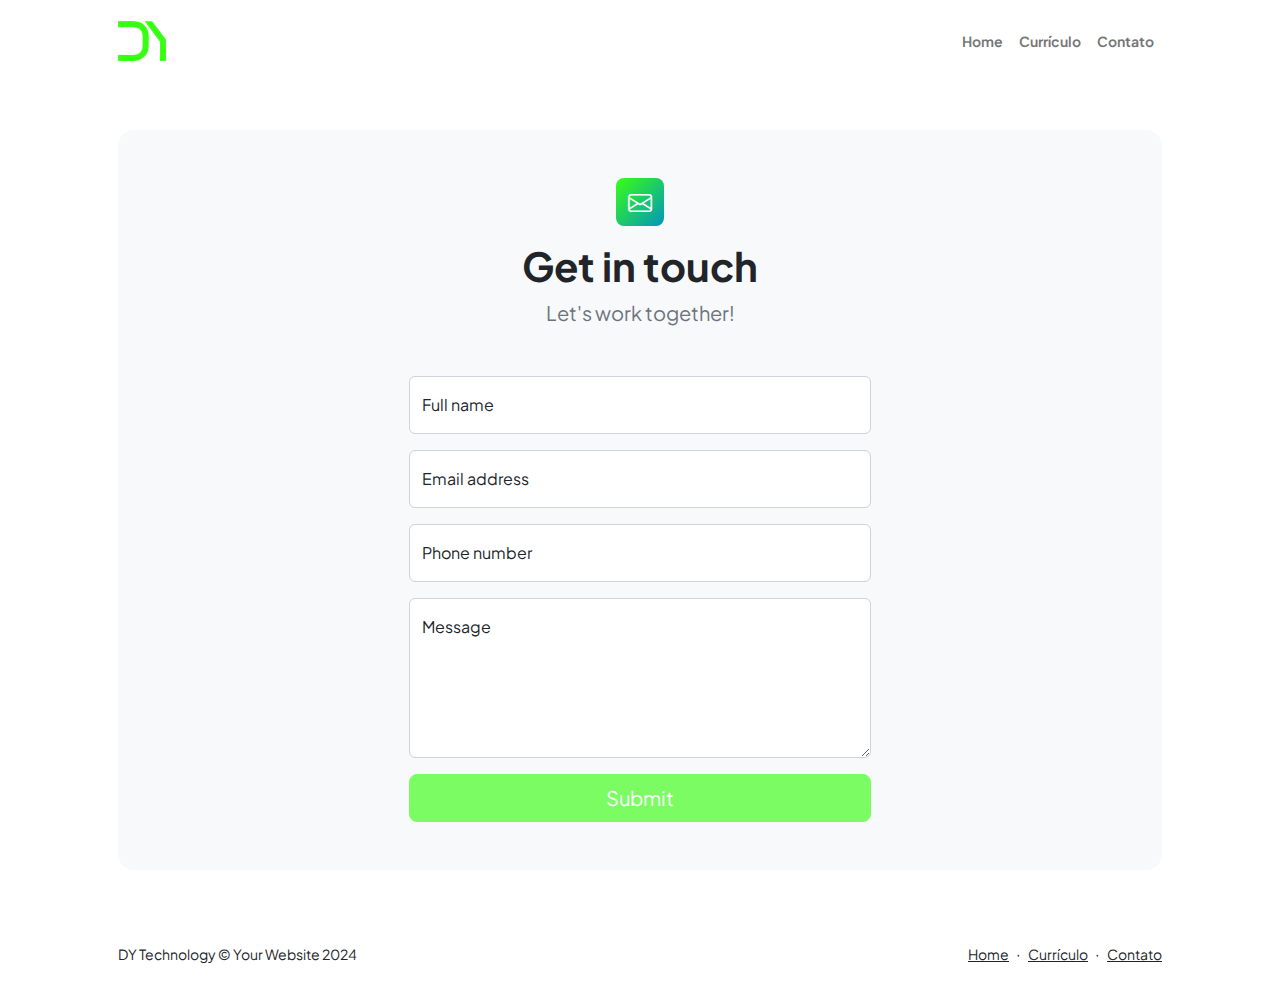
==== contato.html @ 97c34c45 "criação das páginas extras" ====
<!DOCTYPE html>
<html lang="pt-br">
    <head>
        <meta charset="utf-8" />
        <meta name="viewport" content="width=device-width, initial-scale=1, shrink-to-fit=no" />
        <meta name="description" content="" />
        <meta name="author" content="Dyeggo bezerra" />
        <title>Portfólio - Dyeggo Silva</title>
        <!-- Favicon-->
        <link rel="icon" type="image/x-icon" href="" />
        <!-- Custom Google font-->
        <link rel="preconnect" href="https://fonts.googleapis.com" />
        <link rel="preconnect" href="https://fonts.gstatic.com" crossorigin />
        <link href="https://fonts.googleapis.com/css2?family=Plus+Jakarta+Sans:wght@100;200;300;400;500;600;700;800;900&amp;display=swap" rel="stylesheet" />
        <!-- Bootstrap icons-->
        <link href="https://cdn.jsdelivr.net/npm/bootstrap-icons@1.8.1/font/bootstrap-icons.css" rel="stylesheet" />
        <!-- Core theme CSS (includes Bootstrap)-->
        <link href="./css/styles.css" rel="stylesheet" />
    </head>

    <body class="d-flex flex-column">
        <main class="flex-shrink-0">
            <!-- Navigation-->
            <nav class="navbar navbar-expand-lg navbar-light bg-white py-3">
                <div class="container px-5">
                    <a class="navbar-brand" href="index.html"><img class="logo" src="/assets/logo.png" alt="..."/></a>
                    <button class="navbar-toggler" type="button" data-bs-toggle="collapse" data-bs-target="#navbarSupportedContent" aria-controls="navbarSupportedContent" aria-expanded="false" aria-label="Toggle navigation"><span class="navbar-toggler-icon"></span></button>
                    <div class="collapse navbar-collapse" id="navbarSupportedContent">
                        <ul class="navbar-nav ms-auto mb-2 mb-lg-0 small fw-bolder">
                            <li class="nav-item"><a class="nav-link" href="/index.html">Home</a></li>
                            <li class="nav-item"><a class="nav-link" href="/curriculo.html">Currículo</a></li>
                            <li class="nav-item"><a class="nav-link" href="/contato.html">Contato</a></li>
                        </ul>
                    </div>
                </div>
            </nav>
            <!-- Page content-->
            <section class="py-5">
                <div class="container px-5">
                    <!-- Contact form-->
                    <div class="bg-light rounded-4 py-5 px-4 px-md-5">
                        <div class="text-center mb-5">
                            <div class="feature bg-primary bg-gradient-primary-to-secondary text-white rounded-3 mb-3"><i class="bi bi-envelope"></i></div>
                            <h1 class="fw-bolder">Get in touch</h1>
                            <p class="lead fw-normal text-muted mb-0">Let's work together!</p>
                        </div>
                        <div class="row gx-5 justify-content-center">
                            <div class="col-lg-8 col-xl-6">
                                <!-- * * * * * * * * * * * * * * *-->
                                <!-- * * SB Forms Contact Form * *-->
                                <!-- * * * * * * * * * * * * * * *-->
                                <!-- This form is pre-integrated with SB Forms.-->
                                <!-- To make this form functional, sign up at-->
                                <!-- https://startbootstrap.com/solution/contact-forms-->
                                <!-- to get an API token!-->
                                <form id="contactForm" data-sb-form-api-token="API_TOKEN">
                                    <!-- Name input-->
                                    <div class="form-floating mb-3">
                                        <input class="form-control" id="name" type="text" placeholder="Enter your name..." data-sb-validations="required" />
                                        <label for="name">Full name</label>
                                        <div class="invalid-feedback" data-sb-feedback="name:required">A name is required.</div>
                                    </div>
                                    <!-- Email address input-->
                                    <div class="form-floating mb-3">
                                        <input class="form-control" id="email" type="email" placeholder="name@example.com" data-sb-validations="required,email" />
                                        <label for="email">Email address</label>
                                        <div class="invalid-feedback" data-sb-feedback="email:required">An email is required.</div>
                                        <div class="invalid-feedback" data-sb-feedback="email:email">Email is not valid.</div>
                                    </div>
                                    <!-- Phone number input-->
                                    <div class="form-floating mb-3">
                                        <input class="form-control" id="phone" type="tel" placeholder="(123) 456-7890" data-sb-validations="required" />
                                        <label for="phone">Phone number</label>
                                        <div class="invalid-feedback" data-sb-feedback="phone:required">A phone number is required.</div>
                                    </div>
                                    <!-- Message input-->
                                    <div class="form-floating mb-3">
                                        <textarea class="form-control" id="message" type="text" placeholder="Enter your message here..." style="height: 10rem" data-sb-validations="required"></textarea>
                                        <label for="message">Message</label>
                                        <div class="invalid-feedback" data-sb-feedback="message:required">A message is required.</div>
                                    </div>
                                    <!-- Submit success message-->
                                    <!---->
                                    <!-- This is what your users will see when the form-->
                                    <!-- has successfully submitted-->
                                    <div class="d-none" id="submitSuccessMessage">
                                        <div class="text-center mb-3">
                                            <div class="fw-bolder">Form submission successful!</div>
                                            To activate this form, sign up at
                                            <br />
                                            <a href="https://startbootstrap.com/solution/contact-forms">https://startbootstrap.com/solution/contact-forms</a>
                                        </div>
                                    </div>
                                    <!-- Submit error message-->
                                    <!---->
                                    <!-- This is what your users will see when there is-->
                                    <!-- an error submitting the form-->
                                    <div class="d-none" id="submitErrorMessage"><div class="text-center text-danger mb-3">Error sending message!</div></div>
                                    <!-- Submit Button-->
                                    <div class="d-grid"><button class="btn btn-primary btn-lg disabled" id="submitButton" type="submit">Submit</button></div>
                                </form>
                            </div>
                        </div>
                    </div>
                </div>
            </section>
        </main>
        <!-- Footer-->
        <footer class="bg-white py-4 mt-auto">
            <div class="container px-5">
                <div class="row align-items-center justify-content-between flex-column flex-sm-row">
                    <div class="col-auto"><div class="small m-0">DY Technology &copy; Your Website 2024</div></div>
                    <div class="col-auto">
                        <a class="small" href="/index.html">Home</a>
                        <span class="mx-1">&middot;</span>
                        <a class="small" href="/curriculo.html">Currículo</a>
                        <span class="mx-1">&middot;</span>
                        <a class="small" href="/contato.html">Contato</a>
                    </div>
                </div>
            </div>
        </footer>
        <!-- Bootstrap core JS-->
        <script src="https://cdn.jsdelivr.net/npm/bootstrap@5.2.3/dist/js/bootstrap.bundle.min.js"></script>
        <!-- Core theme JS-->
        <script src="js/scripts.js"></script>
        <!-- * * * * * * * * * * * * * * * * * * * * * * * * * * * * * * * * * * * * * * * *-->
        <!-- * *                               SB Forms JS                               * *-->
        <!-- * * Activate your form at https://startbootstrap.com/solution/contact-forms * *-->
        <!-- * * * * * * * * * * * * * * * * * * * * * * * * * * * * * * * * * * * * * * * *-->
        <script src="https://cdn.startbootstrap.com/sb-forms-latest.js"></script>
    </body>
</html>
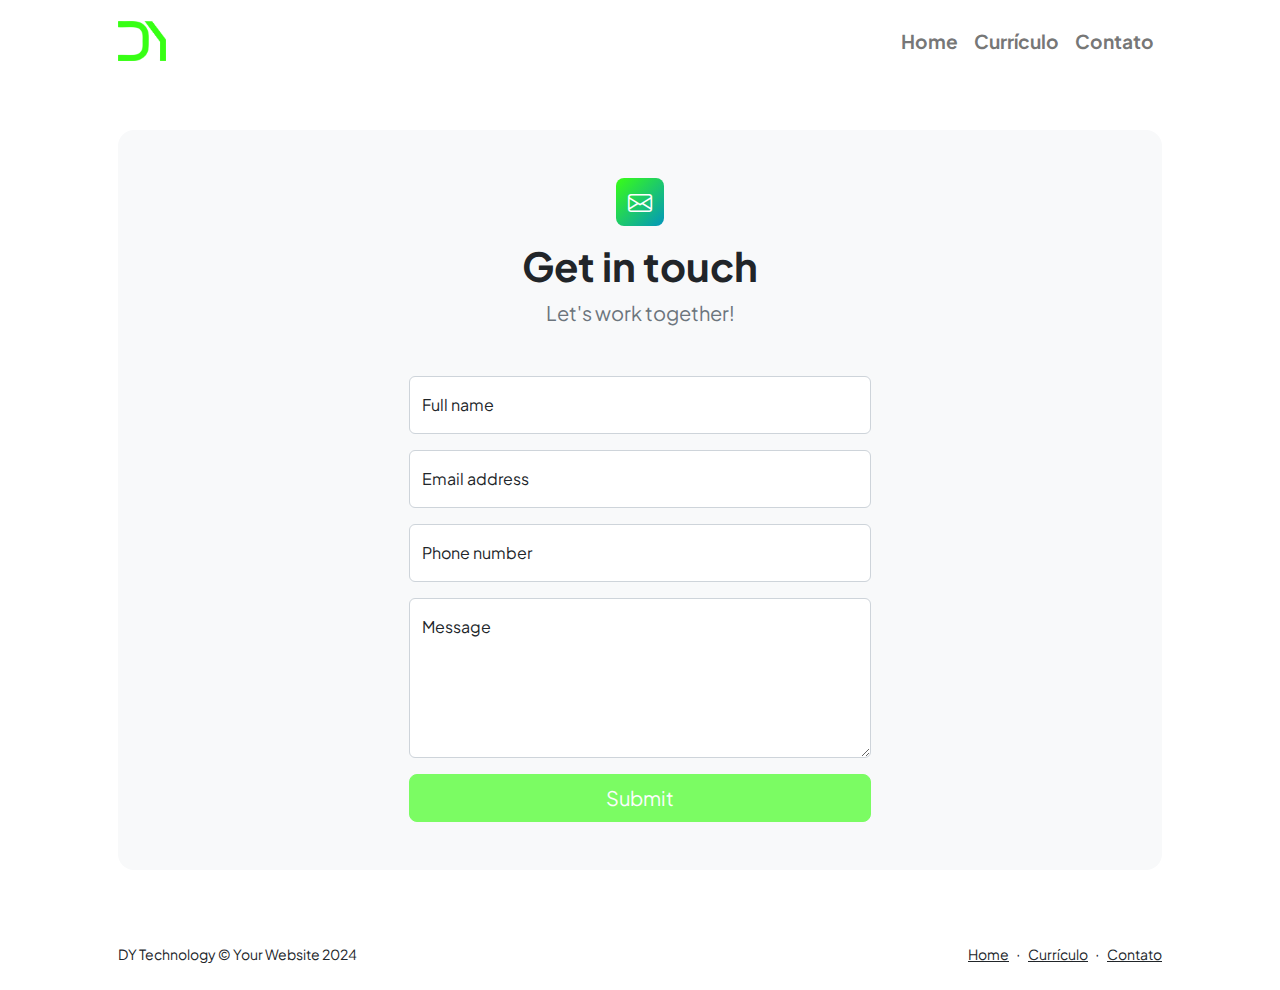
==== commit b7df7655: "ajustes de páginas" ====
--- a/contato.html
+++ b/contato.html
@@ -7,7 +7,7 @@
         <meta name="author" content="Dyeggo bezerra" />
         <title>Portfólio - Dyeggo Silva</title>
         <!-- Favicon-->
-        <link rel="icon" type="image/x-icon" href="" />
+        <link rel="icon" type="image/x-icon" href="/assets/icon.ico" />
         <!-- Custom Google font-->
         <link rel="preconnect" href="https://fonts.googleapis.com" />
         <link rel="preconnect" href="https://fonts.gstatic.com" crossorigin />
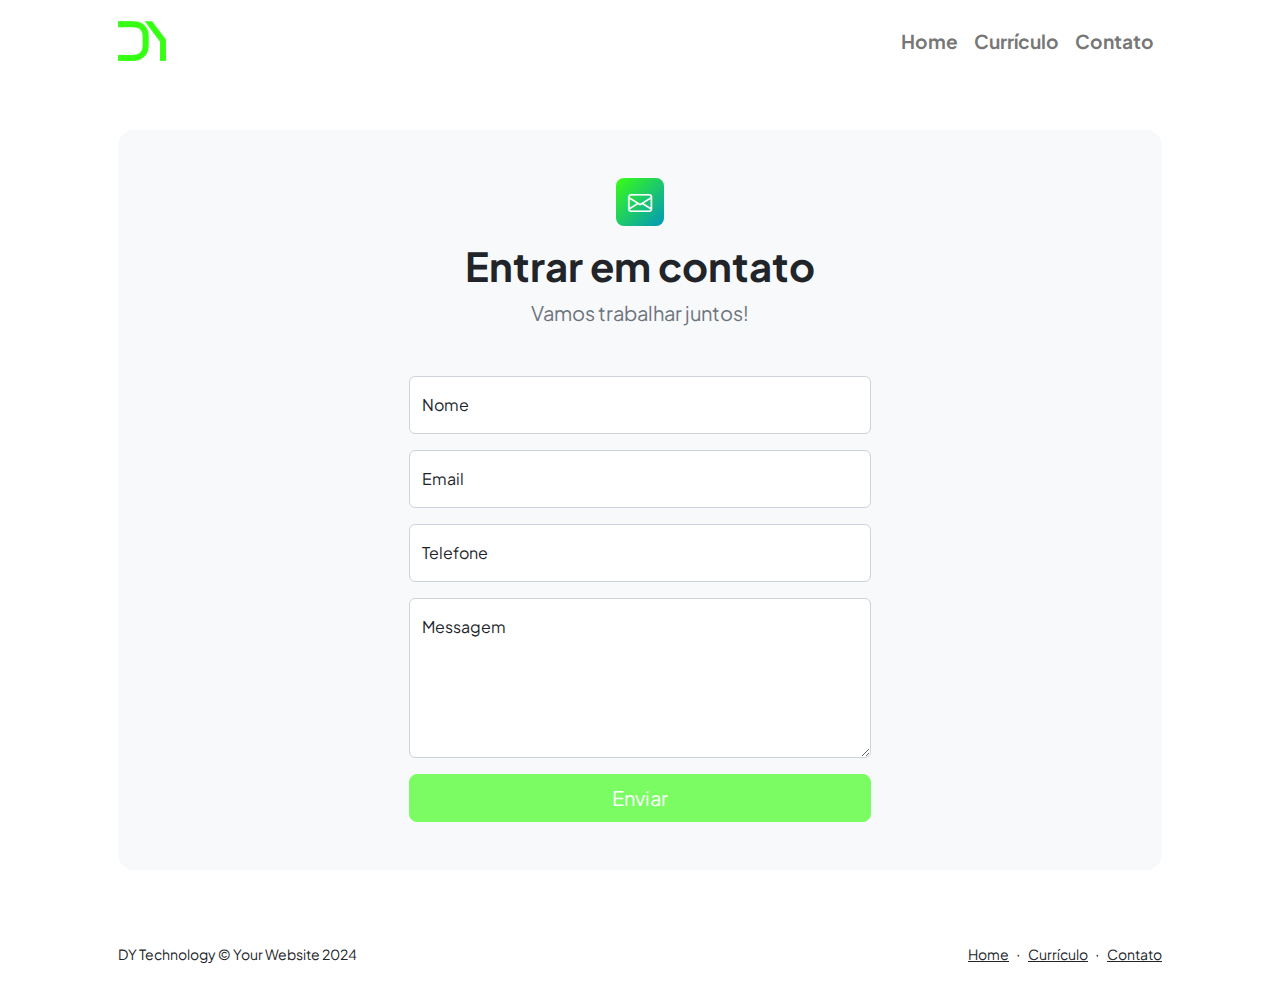
==== commit 717d5542: "página de erro" ====
--- a/contato.html
+++ b/contato.html
@@ -41,8 +41,9 @@
                     <div class="bg-light rounded-4 py-5 px-4 px-md-5">
                         <div class="text-center mb-5">
                             <div class="feature bg-primary bg-gradient-primary-to-secondary text-white rounded-3 mb-3"><i class="bi bi-envelope"></i></div>
-                            <h1 class="fw-bolder">Get in touch</h1>
-                            <p class="lead fw-normal text-muted mb-0">Let's work together!</p>
+                            <h1 class="fw-bolder">Entrar em contato</h1>
+                            <p class="lead fw-normal text-muted mb-0">
+                                Vamos trabalhar juntos!</p>
                         </div>
                         <div class="row gx-5 justify-content-center">
                             <div class="col-lg-8 col-xl-6">
@@ -57,26 +58,26 @@
                                     <!-- Name input-->
                                     <div class="form-floating mb-3">
                                         <input class="form-control" id="name" type="text" placeholder="Enter your name..." data-sb-validations="required" />
-                                        <label for="name">Full name</label>
+                                        <label for="name">Nome</label>
                                         <div class="invalid-feedback" data-sb-feedback="name:required">A name is required.</div>
                                     </div>
                                     <!-- Email address input-->
                                     <div class="form-floating mb-3">
                                         <input class="form-control" id="email" type="email" placeholder="name@example.com" data-sb-validations="required,email" />
-                                        <label for="email">Email address</label>
+                                        <label for="email">Email</label>
                                         <div class="invalid-feedback" data-sb-feedback="email:required">An email is required.</div>
                                         <div class="invalid-feedback" data-sb-feedback="email:email">Email is not valid.</div>
                                     </div>
                                     <!-- Phone number input-->
                                     <div class="form-floating mb-3">
                                         <input class="form-control" id="phone" type="tel" placeholder="(123) 456-7890" data-sb-validations="required" />
-                                        <label for="phone">Phone number</label>
+                                        <label for="phone">Telefone</label>
                                         <div class="invalid-feedback" data-sb-feedback="phone:required">A phone number is required.</div>
                                     </div>
                                     <!-- Message input-->
                                     <div class="form-floating mb-3">
                                         <textarea class="form-control" id="message" type="text" placeholder="Enter your message here..." style="height: 10rem" data-sb-validations="required"></textarea>
-                                        <label for="message">Message</label>
+                                        <label for="message">Messagem</label>
                                         <div class="invalid-feedback" data-sb-feedback="message:required">A message is required.</div>
                                     </div>
                                     <!-- Submit success message-->
@@ -97,7 +98,7 @@
                                     <!-- an error submitting the form-->
                                     <div class="d-none" id="submitErrorMessage"><div class="text-center text-danger mb-3">Error sending message!</div></div>
                                     <!-- Submit Button-->
-                                    <div class="d-grid"><button class="btn btn-primary btn-lg disabled" id="submitButton" type="submit">Submit</button></div>
+                                    <div class="d-grid"><button class="btn btn-primary btn-lg disabled" id="submitButton" type="submit">Enviar</button></div>
                                 </form>
                             </div>
                         </div>
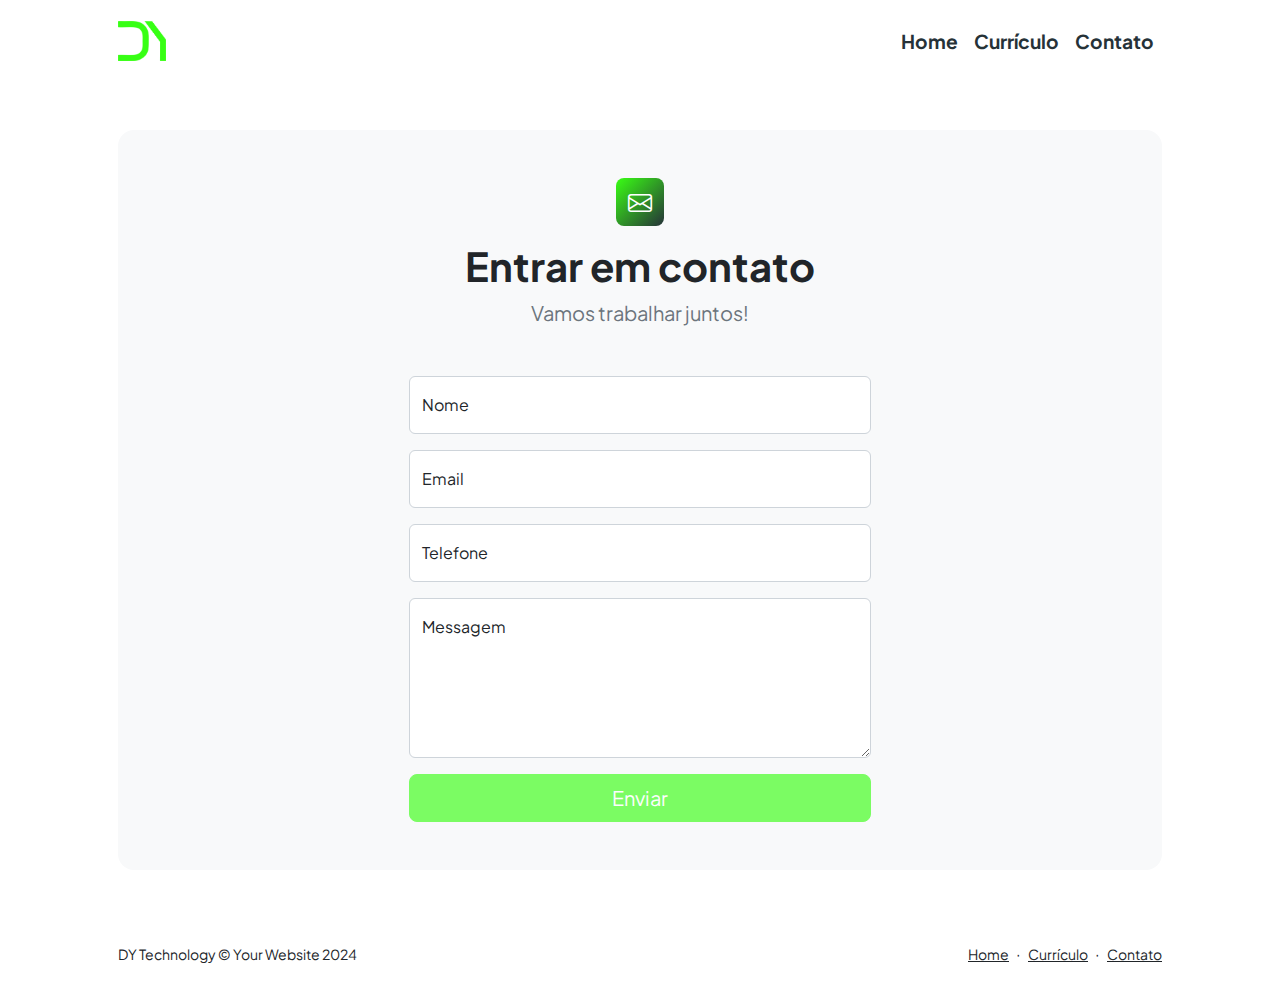
==== commit 8b2d53ad: "atualização" ====
--- a/contato.html
+++ b/contato.html
@@ -1,134 +1,123 @@
 <!DOCTYPE html>
 <html lang="pt-br">
-    <head>
-        <meta charset="utf-8" />
-        <meta name="viewport" content="width=device-width, initial-scale=1, shrink-to-fit=no" />
-        <meta name="description" content="" />
-        <meta name="author" content="Dyeggo bezerra" />
-        <title>Portfólio - Dyeggo Silva</title>
-        <!-- Favicon-->
-        <link rel="icon" type="image/x-icon" href="/assets/icon.ico" />
-        <!-- Custom Google font-->
-        <link rel="preconnect" href="https://fonts.googleapis.com" />
-        <link rel="preconnect" href="https://fonts.gstatic.com" crossorigin />
-        <link href="https://fonts.googleapis.com/css2?family=Plus+Jakarta+Sans:wght@100;200;300;400;500;600;700;800;900&amp;display=swap" rel="stylesheet" />
-        <!-- Bootstrap icons-->
-        <link href="https://cdn.jsdelivr.net/npm/bootstrap-icons@1.8.1/font/bootstrap-icons.css" rel="stylesheet" />
-        <!-- Core theme CSS (includes Bootstrap)-->
-        <link href="./css/styles.css" rel="stylesheet" />
-    </head>
+<head>
+    <meta charset="utf-8" />
+    <meta name="viewport" content="width=device-width, initial-scale=1, shrink-to-fit=no" />
+    <meta name="description" content="" />
+    <meta name="author" content="Dyeggo bezerra" />
+    <title>Portfólio - Dyeggo Silva</title>
+    <!-- Favicon-->
+    <link rel="icon" type="image/x-icon" href="/assets/icon.ico" />
+    <!-- Custom Google font-->
+    <link rel="preconnect" href="https://fonts.googleapis.com" />
+    <link rel="preconnect" href="https://fonts.gstatic.com" crossorigin />
+    <link href="https://fonts.googleapis.com/css2?family=Plus+Jakarta+Sans:wght@100;200;300;400;500;600;700;800;900&amp;display=swap" rel="stylesheet" />
+    <!-- Bootstrap icons-->
+    <link href="https://cdn.jsdelivr.net/npm/bootstrap-icons@1.8.1/font/bootstrap-icons.css" rel="stylesheet" />
+    <!-- Core theme CSS (includes Bootstrap)-->
+    <link href="./css/styles.css" rel="stylesheet" />
+</head>
 
-    <body class="d-flex flex-column">
-        <main class="flex-shrink-0">
-            <!-- Navigation-->
-            <nav class="navbar navbar-expand-lg navbar-light bg-white py-3">
-                <div class="container px-5">
-                    <a class="navbar-brand" href="index.html"><img class="logo" src="/assets/logo.png" alt="..."/></a>
-                    <button class="navbar-toggler" type="button" data-bs-toggle="collapse" data-bs-target="#navbarSupportedContent" aria-controls="navbarSupportedContent" aria-expanded="false" aria-label="Toggle navigation"><span class="navbar-toggler-icon"></span></button>
-                    <div class="collapse navbar-collapse" id="navbarSupportedContent">
-                        <ul class="navbar-nav ms-auto mb-2 mb-lg-0 small fw-bolder">
-                            <li class="nav-item"><a class="nav-link" href="/index.html">Home</a></li>
-                            <li class="nav-item"><a class="nav-link" href="/curriculo.html">Currículo</a></li>
-                            <li class="nav-item"><a class="nav-link" href="/contato.html">Contato</a></li>
-                        </ul>
+<body class="d-flex flex-column">
+    <main class="flex-shrink-0">
+        <!-- Navigation-->
+        <nav class="navbar navbar-expand-lg navbar-light bg-white py-3">
+            <div class="container px-5">
+                <a class="navbar-brand" href="index.html"><img class="logo" src="/assets/logo.png" alt="..." /></a>
+                <button class="navbar-toggler" type="button" data-bs-toggle="collapse" data-bs-target="#navbarSupportedContent" aria-controls="navbarSupportedContent" aria-expanded="false" aria-label="Toggle navigation"><span class="navbar-toggler-icon"></span></button>
+                <div class="collapse navbar-collapse" id="navbarSupportedContent">
+                    <ul class="navbar-nav ms-auto mb-2 mb-lg-0 small fw-bolder">
+                        <li class="nav-item"><a class="nav-link" href="/index.html">Home</a></li>
+                        <li class="nav-item"><a class="nav-link" href="/curriculo.html">Currículo</a></li>
+                        <li class="nav-item"><a class="nav-link" href="/contato.html">Contato</a></li>
+                    </ul>
+                </div>
+            </div>
+        </nav>
+        <!-- Page content-->
+        <section class="py-5">
+            <div class="container px-5">
+                <!-- Contact form-->
+                <div class="bg-light rounded-4 py-5 px-4 px-md-5">
+                    <div class="text-center mb-5">
+                        <div class="feature bg-primary bg-gradient-primary-to-secondary text-white rounded-3 mb-3"><i class="bi bi-envelope"></i></div>
+                        <h1 class="fw-bolder">Entrar em contato</h1>
+                        <p class="lead fw-normal text-muted mb-0">
+                            Vamos trabalhar juntos!
+                        </p>
                     </div>
-                </div>
-            </nav>
-            <!-- Page content-->
-            <section class="py-5">
-                <div class="container px-5">
-                    <!-- Contact form-->
-                    <div class="bg-light rounded-4 py-5 px-4 px-md-5">
-                        <div class="text-center mb-5">
-                            <div class="feature bg-primary bg-gradient-primary-to-secondary text-white rounded-3 mb-3"><i class="bi bi-envelope"></i></div>
-                            <h1 class="fw-bolder">Entrar em contato</h1>
-                            <p class="lead fw-normal text-muted mb-0">
-                                Vamos trabalhar juntos!</p>
-                        </div>
-                        <div class="row gx-5 justify-content-center">
-                            <div class="col-lg-8 col-xl-6">
-                                <!-- * * * * * * * * * * * * * * *-->
-                                <!-- * * SB Forms Contact Form * *-->
-                                <!-- * * * * * * * * * * * * * * *-->
-                                <!-- This form is pre-integrated with SB Forms.-->
-                                <!-- To make this form functional, sign up at-->
-                                <!-- https://startbootstrap.com/solution/contact-forms-->
-                                <!-- to get an API token!-->
-                                <form id="contactForm" data-sb-form-api-token="API_TOKEN">
-                                    <!-- Name input-->
-                                    <div class="form-floating mb-3">
-                                        <input class="form-control" id="name" type="text" placeholder="Enter your name..." data-sb-validations="required" />
-                                        <label for="name">Nome</label>
-                                        <div class="invalid-feedback" data-sb-feedback="name:required">A name is required.</div>
+                    <div class="row gx-5 justify-content-center">
+                        <div class="col-lg-8 col-xl-6">
+
+                            <form id="contactForm" data-sb-form-api-token="API_TOKEN">
+                                <!-- Name input-->
+                                <div class="form-floating mb-3">
+                                    <input class="form-control" id="name" type="text" placeholder="Enter your name..." data-sb-validations="required" />
+                                    <label for="name">Nome</label>
+                                    <div class="invalid-feedback" data-sb-feedback="name:required">A name is required.</div>
+                                </div>
+                                <!-- Email address input-->
+                                <div class="form-floating mb-3">
+                                    <input class="form-control" id="email" type="email" placeholder="name@example.com" data-sb-validations="required,email" />
+                                    <label for="email">Email</label>
+                                    <div class="invalid-feedback" data-sb-feedback="email:required">An email is required.</div>
+                                    <div class="invalid-feedback" data-sb-feedback="email:email">Email is not valid.</div>
+                                </div>
+                                <!-- Phone number input-->
+                                <div class="form-floating mb-3">
+                                    <input class="form-control" id="phone" type="tel" placeholder="(123) 456-7890" data-sb-validations="required" />
+                                    <label for="phone">Telefone</label>
+                                    <div class="invalid-feedback" data-sb-feedback="phone:required">A phone number is required.</div>
+                                </div>
+                                <!-- Message input-->
+                                <div class="form-floating mb-3">
+                                    <textarea class="form-control" id="message" type="text" placeholder="Enter your message here..." style="height: 10rem" data-sb-validations="required"></textarea>
+                                    <label for="message">Messagem</label>
+                                    <div class="invalid-feedback" data-sb-feedback="message:required">A message is required.</div>
+                                </div>
+                                <!-- Submit success message-->
+                                <!---->
+                                <!-- This is what your users will see when the form-->
+                                <!-- has successfully submitted-->
+                                <div class="d-none" id="submitSuccessMessage">
+                                    <div class="text-center mb-3">
+                                        <div class="fw-bolder">Enviando!</div>
+                                        <div class="fw-bolder">Quando terminar será direcionado para a home.</div>
+                                        <div class="fw-bolder">Isso pode levar até 1 minuto.</div>
                                     </div>
-                                    <!-- Email address input-->
-                                    <div class="form-floating mb-3">
-                                        <input class="form-control" id="email" type="email" placeholder="name@example.com" data-sb-validations="required,email" />
-                                        <label for="email">Email</label>
-                                        <div class="invalid-feedback" data-sb-feedback="email:required">An email is required.</div>
-                                        <div class="invalid-feedback" data-sb-feedback="email:email">Email is not valid.</div>
-                                    </div>
-                                    <!-- Phone number input-->
-                                    <div class="form-floating mb-3">
-                                        <input class="form-control" id="phone" type="tel" placeholder="(123) 456-7890" data-sb-validations="required" />
-                                        <label for="phone">Telefone</label>
-                                        <div class="invalid-feedback" data-sb-feedback="phone:required">A phone number is required.</div>
-                                    </div>
-                                    <!-- Message input-->
-                                    <div class="form-floating mb-3">
-                                        <textarea class="form-control" id="message" type="text" placeholder="Enter your message here..." style="height: 10rem" data-sb-validations="required"></textarea>
-                                        <label for="message">Messagem</label>
-                                        <div class="invalid-feedback" data-sb-feedback="message:required">A message is required.</div>
-                                    </div>
-                                    <!-- Submit success message-->
-                                    <!---->
-                                    <!-- This is what your users will see when the form-->
-                                    <!-- has successfully submitted-->
-                                    <div class="d-none" id="submitSuccessMessage">
-                                        <div class="text-center mb-3">
-                                            <div class="fw-bolder">Form submission successful!</div>
-                                            To activate this form, sign up at
-                                            <br />
-                                            <a href="https://startbootstrap.com/solution/contact-forms">https://startbootstrap.com/solution/contact-forms</a>
-                                        </div>
-                                    </div>
-                                    <!-- Submit error message-->
-                                    <!---->
-                                    <!-- This is what your users will see when there is-->
-                                    <!-- an error submitting the form-->
-                                    <div class="d-none" id="submitErrorMessage"><div class="text-center text-danger mb-3">Error sending message!</div></div>
-                                    <!-- Submit Button-->
-                                    <div class="d-grid"><button class="btn btn-primary btn-lg disabled" id="submitButton" type="submit">Enviar</button></div>
-                                </form>
-                            </div>
+                                </div>
+                                <!-- Submit error message-->
+                                <!---->
+                                <!-- This is what your users will see when there is-->
+                                <!-- an error submitting the form-->
+                                <div class="d-none" id="submitErrorMessage"><div class="text-center text-danger mb-3">Error sending message!</div></div>
+                                <!-- Submit Button-->
+                                <div class="d-grid"><button class="btn btn-primary btn-lg" id="submitButton" type="submit" onclick="envioform()">Enviar</button></div>
+                            </form>
                         </div>
                     </div>
                 </div>
-            </section>
-        </main>
-        <!-- Footer-->
-        <footer class="bg-white py-4 mt-auto">
-            <div class="container px-5">
-                <div class="row align-items-center justify-content-between flex-column flex-sm-row">
-                    <div class="col-auto"><div class="small m-0">DY Technology &copy; Your Website 2024</div></div>
-                    <div class="col-auto">
-                        <a class="small" href="/index.html">Home</a>
-                        <span class="mx-1">&middot;</span>
-                        <a class="small" href="/curriculo.html">Currículo</a>
-                        <span class="mx-1">&middot;</span>
-                        <a class="small" href="/contato.html">Contato</a>
-                    </div>
+            </div>
+        </section>
+    </main>
+    <!-- Footer-->
+    <footer class="bg-white py-4 mt-auto">
+        <div class="container px-5">
+            <div class="row align-items-center justify-content-between flex-column flex-sm-row">
+                <div class="col-auto"><div class="small m-0">DY Technology &copy; Your Website 2024</div></div>
+                <div class="col-auto">
+                    <a class="small" href="/index.html">Home</a>
+                    <span class="mx-1">&middot;</span>
+                    <a class="small" href="/curriculo.html">Currículo</a>
+                    <span class="mx-1">&middot;</span>
+                    <a class="small" href="/contato.html">Contato</a>
                 </div>
             </div>
-        </footer>
-        <!-- Bootstrap core JS-->
-        <script src="https://cdn.jsdelivr.net/npm/bootstrap@5.2.3/dist/js/bootstrap.bundle.min.js"></script>
-        <!-- Core theme JS-->
-        <script src="js/scripts.js"></script>
-        <!-- * * * * * * * * * * * * * * * * * * * * * * * * * * * * * * * * * * * * * * * *-->
-        <!-- * *                               SB Forms JS                               * *-->
-        <!-- * * Activate your form at https://startbootstrap.com/solution/contact-forms * *-->
-        <!-- * * * * * * * * * * * * * * * * * * * * * * * * * * * * * * * * * * * * * * * *-->
-        <script src="https://cdn.startbootstrap.com/sb-forms-latest.js"></script>
-    </body>
-</html>
+        </div>
+    </footer>
+    <!-- Bootstrap core JS-->
+    <script src="https://cdn.jsdelivr.net/npm/bootstrap@5.2.3/dist/js/bootstrap.bundle.min.js"></script>
+    <!-- Core theme JS-->
+    <script src="/js/script.js"></script>
+</body>
+</html>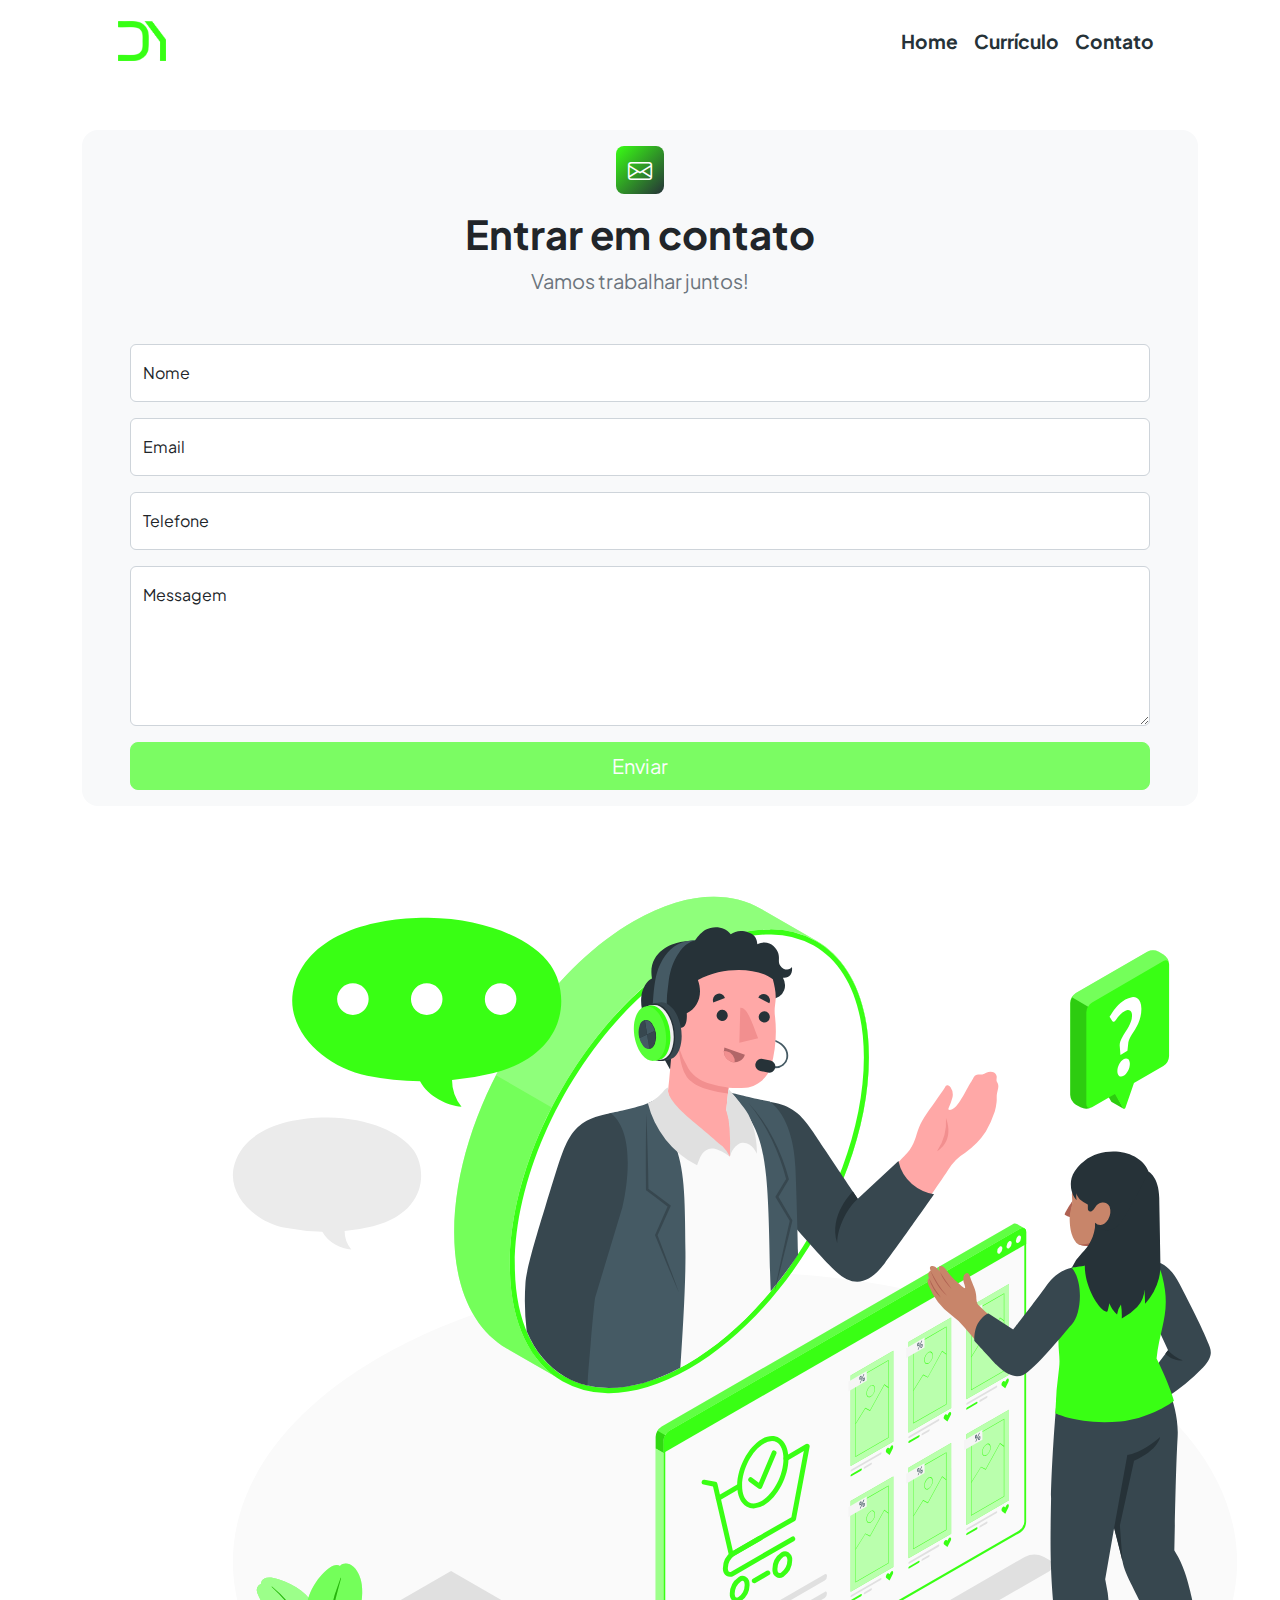
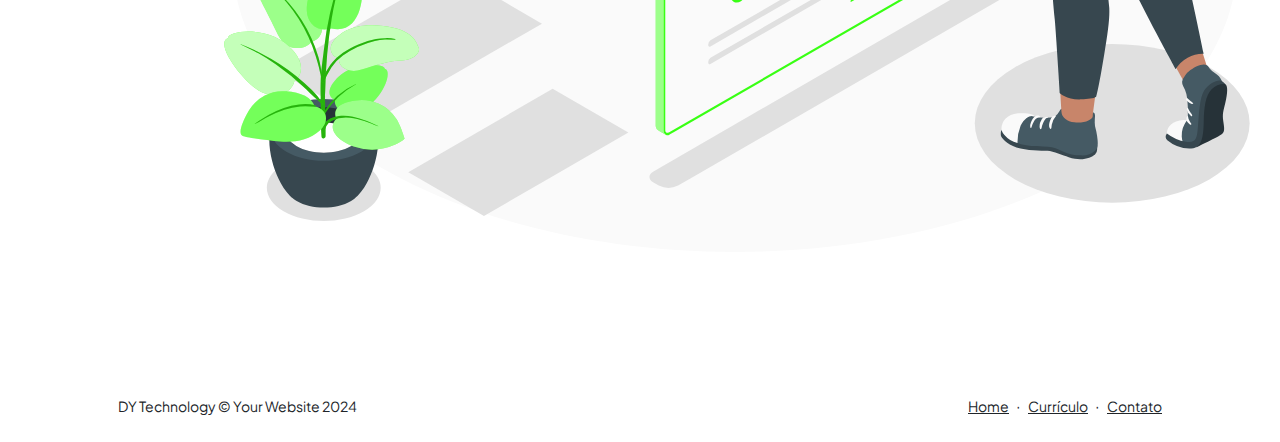
==== commit 71dbd66c: "atualização" ====
--- a/contato.html
+++ b/contato.html
@@ -35,70 +35,86 @@
             </div>
         </nav>
         <!-- Page content-->
-        <section class="py-5">
-            <div class="container px-5">
-                <!-- Contact form-->
-                <div class="bg-light rounded-4 py-5 px-4 px-md-5">
-                    <div class="text-center mb-5">
-                        <div class="feature bg-primary bg-gradient-primary-to-secondary text-white rounded-3 mb-3"><i class="bi bi-envelope"></i></div>
-                        <h1 class="fw-bolder">Entrar em contato</h1>
-                        <p class="lead fw-normal text-muted mb-0">
-                            Vamos trabalhar juntos!
-                        </p>
-                    </div>
-                    <div class="row gx-5 justify-content-center">
-                        <div class="col-lg-8 col-xl-6">
 
-                            <form id="contactForm" data-sb-form-api-token="API_TOKEN">
-                                <!-- Name input-->
-                                <div class="form-floating mb-3">
-                                    <input class="form-control" id="name" type="text" placeholder="Enter your name..." data-sb-validations="required" />
-                                    <label for="name">Nome</label>
-                                    <div class="invalid-feedback" data-sb-feedback="name:required">A name is required.</div>
-                                </div>
-                                <!-- Email address input-->
-                                <div class="form-floating mb-3">
-                                    <input class="form-control" id="email" type="email" placeholder="name@example.com" data-sb-validations="required,email" />
-                                    <label for="email">Email</label>
-                                    <div class="invalid-feedback" data-sb-feedback="email:required">An email is required.</div>
-                                    <div class="invalid-feedback" data-sb-feedback="email:email">Email is not valid.</div>
-                                </div>
-                                <!-- Phone number input-->
-                                <div class="form-floating mb-3">
-                                    <input class="form-control" id="phone" type="tel" placeholder="(123) 456-7890" data-sb-validations="required" />
-                                    <label for="phone">Telefone</label>
-                                    <div class="invalid-feedback" data-sb-feedback="phone:required">A phone number is required.</div>
-                                </div>
-                                <!-- Message input-->
-                                <div class="form-floating mb-3">
-                                    <textarea class="form-control" id="message" type="text" placeholder="Enter your message here..." style="height: 10rem" data-sb-validations="required"></textarea>
-                                    <label for="message">Messagem</label>
-                                    <div class="invalid-feedback" data-sb-feedback="message:required">A message is required.</div>
-                                </div>
-                                <!-- Submit success message-->
-                                <!---->
-                                <!-- This is what your users will see when the form-->
-                                <!-- has successfully submitted-->
-                                <div class="d-none" id="submitSuccessMessage">
-                                    <div class="text-center mb-3">
-                                        <div class="fw-bolder">Enviando!</div>
-                                        <div class="fw-bolder">Quando terminar será direcionado para a home.</div>
-                                        <div class="fw-bolder">Isso pode levar até 1 minuto.</div>
+            <header class="py-5">
+                <div class="container">
+                    <div class="row gx-5 align-items-center">
+                        <div class="col-xxl-5">
+                            <!-- Header text content-->
+                            <div class="col-xxl-12 text-center text-xxl-start">
+                                <div class="bg-light rounded-4 py-3 px-2 px-md-5">
+                                    <div class="text-center mb-5">
+                                        <div class="feature bg-primary bg-gradient-primary-to-secondary text-white rounded-3 mb-3"><i class="bi bi-envelope"></i></div>
+                                        <h1 class="fw-bolder">Entrar em contato</h1>
+                                        <p class="lead fw-normal text-muted mb-0">
+                                            Vamos trabalhar juntos!
+                                        </p>
+                                    </div>
+                                    <div class="row gx-5 justify-content-center">
+                                        <div class="col-lg-8 col-xl-12">
+                                            <form id="contactForm" data-sb-form-api-token="API_TOKEN">
+                                                <!-- Name input-->
+                                                <div class="form-floating mb-3">
+                                                    <input class="form-control" id="name" type="text" placeholder="Enter your name..." data-sb-validations="required" />
+                                                    <label for="name">Nome</label>
+                                                    <div class="invalid-feedback" data-sb-feedback="name:required">A name is required.</div>
+                                                </div>
+                                                <!-- Email address input-->
+                                                <div class="form-floating mb-3">
+                                                    <input class="form-control" id="email" type="email" placeholder="name@example.com" data-sb-validations="required,email" />
+                                                    <label for="email">Email</label>
+                                                    <div class="invalid-feedback" data-sb-feedback="email:required">An email is required.</div>
+                                                    <div class="invalid-feedback" data-sb-feedback="email:email">Email is not valid.</div>
+                                                </div>
+                                                <!-- Phone number input-->
+                                                <div class="form-floating mb-3">
+                                                    <input class="form-control" id="phone" type="tel" placeholder="(123) 456-7890" data-sb-validations="required" />
+                                                    <label for="phone">Telefone</label>
+                                                    <div class="invalid-feedback" data-sb-feedback="phone:required">A phone number is required.</div>
+                                                </div>
+                                                <!-- Message input-->
+                                                <div class="form-floating mb-3">
+                                                    <textarea class="form-control" id="message" type="text" placeholder="Enter your message here..." style="height: 10rem" data-sb-validations="required"></textarea>
+                                                    <label for="message">Messagem</label>
+                                                    <div class="invalid-feedback" data-sb-feedback="message:required">A message is required.</div>
+                                                </div>
+                                                <!-- Submit success message-->
+                                                <!---->
+                                                <!-- This is what your users will see when the form-->
+                                                <!-- has successfully submitted-->
+                                                <div class="d-none" id="submitSuccessMessage">
+                                                    <div class="text-center mb-3">
+                                                        <div class="fw-bolder">Enviando!</div>
+                                                        <div class="fw-bolder">Quando terminar será direcionado para a home.</div>
+                                                        <div class="fw-bolder">Isso pode levar até 1 minuto.</div>
+                                                    </div>
+                                                </div>
+                                                <!-- Submit error message-->
+                                                <!---->
+                                                <!-- This is what your users will see when there is-->
+                                                <!-- an error submitting the form-->
+                                                <div class="d-none" id="submitErrorMessage"><div class="text-center text-danger mb-3">Error sending message!</div></div>
+                                                <!-- Submit Button-->
+                                                <div class="d-grid"><button class="btn btn-primary btn-lg" id="submitButton" type="submit" onclick="envioform()">Enviar</button></div>
+                                            </form>
+                                        </div>
+                
                                     </div>
                                 </div>
-                                <!-- Submit error message-->
-                                <!---->
-                                <!-- This is what your users will see when there is-->
-                                <!-- an error submitting the form-->
-                                <div class="d-none" id="submitErrorMessage"><div class="text-center text-danger mb-3">Error sending message!</div></div>
-                                <!-- Submit Button-->
-                                <div class="d-grid"><button class="btn btn-primary btn-lg" id="submitButton" type="submit" onclick="envioform()">Enviar</button></div>
-                            </form>
+                            </div>
+                        </div>
+                        <div class="offset-1 col-xxl-6">
+                            <!-- Header profile picture-->
+                            <div class=" d-flex justify-content-center mt-6 ">
+                                
+                                    <img class="profile-img" src="/assets/elementoGrafico/sales-consulting-animate.svg" alt="..." />
+                                   
+                                </div>
+                            </div>
                         </div>
                     </div>
                 </div>
-            </div>
-        </section>
+            </header>
     </main>
     <!-- Footer-->
     <footer class="bg-white py-4 mt-auto">
